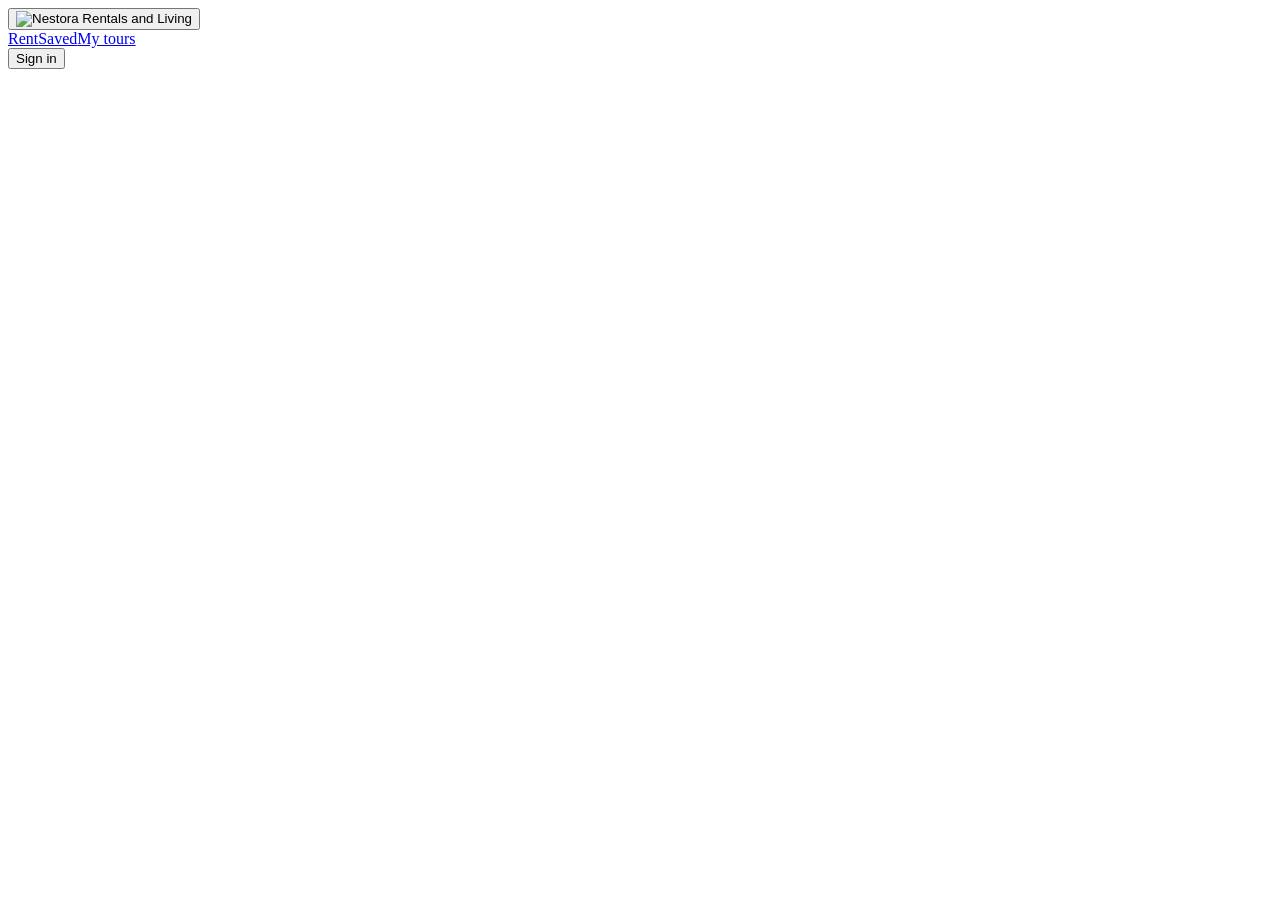
==== index.html @ 5b5ae3e3 "Add files via upload" ====
<!doctype html>
<html lang="en">
<head>
<meta charset="utf-8">
<meta name="viewport" content="width=device-width,initial-scale=1,viewport-fit=cover">
<title>Nestora</title>
<link rel="preconnect" href="https://fonts.googleapis.com">
<link rel="preconnect" href="https://fonts.gstatic.com" crossorigin>
<link rel="stylesheet" href="https://fonts.googleapis.com/css2?family=Plus+Jakarta+Sans:wght@400;500;600;700;800&display=swap">
<link rel="stylesheet" href="css/style.css">
<!-- To use Claude as the agent, set the address of your agent proxy here (see AGENT.md):
<script>window.NESTORA_AGENT_URL="http://localhost:8787/agent";</script> -->
</head>
<body>
<svg width="0" height="0" style="position:absolute" aria-hidden="true"><defs><g id="basemap"></g></defs></svg>
<header class="top"><div class="wrap">
  <button class="logo" id="logo" aria-label="Nestora home"><img src="assets/logo.png" alt="Nestora Rentals and Living"></button>
  <nav class="nav" aria-label="Main"><a href="#home">Rent</a><a href="#saved" data-saved>Saved</a><a href="#tours" data-tours>My tours</a></nav>
  <div class="spacer"></div>
  <button class="btn ghost sm" id="signin">Sign in</button>
</div></header>
<main class="wrap" id="app"></main>
<div id="layer"></div>
<button class="btn ghost sm tbtn" id="tbtn" aria-label="Open facilitator panel" hidden>Test mode</button>
<section id="tpanel" aria-label="Facilitator panel" hidden></section>
<script src="js/map-data.js"></script>
<script src="js/data.js"></script>
<script src="js/store.js"></script>
<script src="js/util.js"></script>
<script src="js/db.js"></script>
<script src="js/home.js"></script>
<script src="js/agent.js"></script>
<script src="js/property.js"></script>
<script src="js/booking.js"></script>
<script src="js/pages.js"></script>
<script src="js/test.js"></script>
<script src="js/intro.js"></script>
<script src="js/app.js"></script>
</body>
</html>
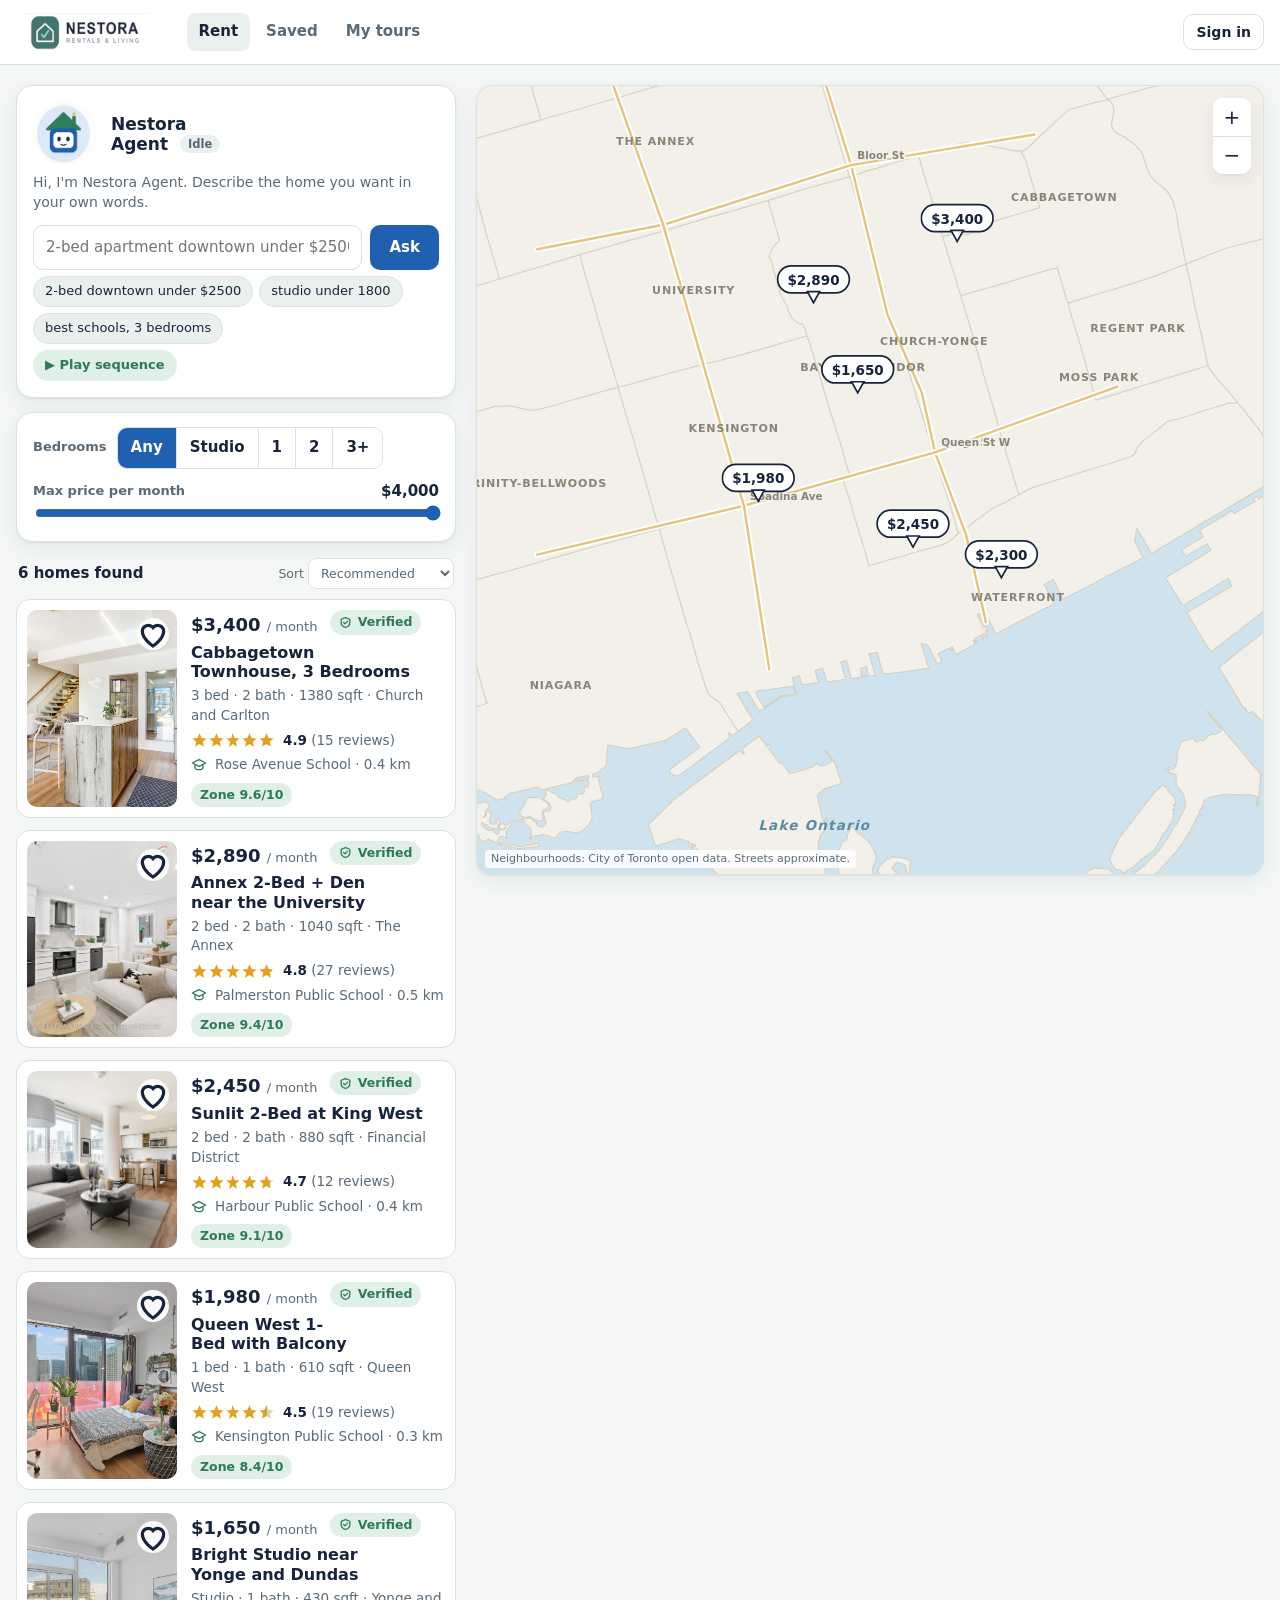
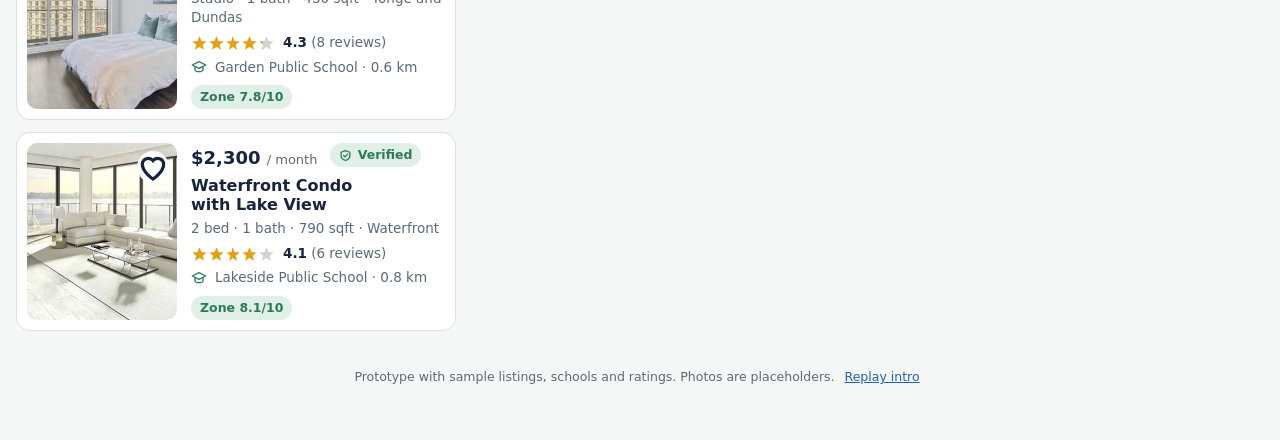
==== commit 48530bdb: "Update index.html" ====
--- a/index.html
+++ b/index.html
@@ -8,8 +8,7 @@
 <link rel="preconnect" href="https://fonts.gstatic.com" crossorigin>
 <link rel="stylesheet" href="https://fonts.googleapis.com/css2?family=Plus+Jakarta+Sans:wght@400;500;600;700;800&display=swap">
 <link rel="stylesheet" href="css/style.css">
-<!-- To use Claude as the agent, set the address of your agent proxy here (see AGENT.md):
-<script>window.NESTORA_AGENT_URL="http://localhost:8787/agent";</script> -->
+
 </head>
 <body>
 <svg width="0" height="0" style="position:absolute" aria-hidden="true"><defs><g id="basemap"></g></defs></svg>
--- a/css/style.css
+++ b/css/style.css
@@ -0,0 +1,475 @@
+/* ==========================================================================
+   Nestora - style.css
+   Next Door Neighbors Group-AP/ITEC 3230 A - Designing User Interfaces Fall 2026-2027
+   Order of this file:
+     1.  Colours and fonts (light and dark themes)
+     2.  Page basics (reset, body, headings, links, focus)
+     3.  Top bar and navigation
+     4.  Buttons
+     5.  Small parts (stars, chips, school line, labels, forms)
+     6.  Nestora Agent card (avatar, states, video, chat bits)
+     7.  Search page (filters, result cards, map)
+     8.  Property page
+     9.  Booking pages (steps, calendar, forms, confirmation)
+    10.  Saved homes and My Tours pages
+    11.  Pop-ups, toast messages, footer
+    12.  Test mode (facilitator panel)
+    13.  Photos
+    14.  Small screens (phones and tablets)
+   Rules that override earlier ones are kept after them on purpose.
+   ========================================================================== */
+
+
+/* ==========================================================================
+   1. COLOURS AND FONTS
+   Every colour is a variable, so light and dark themes only change values here.
+   ========================================================================== */
+
+/* Light theme (default) */
+:root{
+  --bg:#f4f7f6;                 /* page background */
+  --surface:#ffffff;            /* cards, panels, top bar */
+  --surface-2:#eaf0ee;          /* soft grey-green for hover and quiet areas */
+  --line:#d9e2de;               /* borders and dividers */
+  --text:#18243b;               /* main text (dark navy, from the logo) */
+  --muted:#5a6a77;              /* secondary text */
+  --brand:#2c7a58;              /* Nestora green */
+  --brand-soft:#e0f0e8;         /* light green background */
+  --action:#2060b0;             /* main button blue */
+  --action-hover:#184f94;       /* button blue when hovered */
+  --on-action:#ffffff;          /* text on blue buttons */
+  --star:#e3a21a;               /* filled star */
+  --star-off:#cdd6d2;           /* empty star */
+  --bad:#b83227;                /* error text and borders */
+  --bad-soft:#fdeceb;           /* error background */
+  --good:#2c7a58;               /* success (valid field tick) */
+  /* map colours */
+  --map-water:#cfe3ee; --map-land:#f2f0e9; --map-edge:#d6d0c0; --map-road:#e5c47e; --map-road-c:#ffffff; --map-ink:#8a8474; --map-lake:#5b8aa3;
+  --logo-bg:transparent;        /* white chip behind the logo (only needed in dark mode) */
+  --shadow:0 1px 2px rgba(20,36,59,.06),0 6px 20px rgba(20,36,59,.07);
+  --font:"Plus Jakarta Sans",system-ui,-apple-system,"Segoe UI",Roboto,sans-serif;
+}
+
+/* Dark theme when the device is set to dark mode (unless light was chosen) */
+@media (prefers-color-scheme:dark){:root:not([data-theme="light"]){
+  --bg:#0f1715; --surface:#17211e; --surface-2:#1f2c28; --line:#2c3b36;
+  --text:#e9f0ed; --muted:#9db0a8; --brand:#63c196; --brand-soft:#1d3329;
+  --action:#3f80d6; --action-hover:#5a93e0; --on-action:#ffffff;
+  --star:#f0b93a; --star-off:#41504a; --bad:#ff8a7e; --bad-soft:#3a1f1d; --good:#63c196;
+  --map-water:#1c3340; --map-land:#222b27; --map-edge:#33403a; --map-road:#6b5a33; --map-road-c:#2f3a35; --map-ink:#8c9a92; --map-lake:#6f9db5;
+  --logo-bg:#ffffff; --shadow:0 1px 2px rgba(0,0,0,.4),0 6px 20px rgba(0,0,0,.35); color-scheme:dark}}
+
+/* Dark theme when it is switched on by hand (data-theme="dark") - same values as above */
+:root[data-theme="dark"]{
+  --bg:#0f1715; --surface:#17211e; --surface-2:#1f2c28; --line:#2c3b36;
+  --text:#e9f0ed; --muted:#9db0a8; --brand:#63c196; --brand-soft:#1d3329;
+  --action:#3f80d6; --action-hover:#5a93e0; --on-action:#ffffff;
+  --star:#f0b93a; --star-off:#41504a; --bad:#ff8a7e; --bad-soft:#3a1f1d; --good:#63c196;
+  --map-water:#1c3340; --map-land:#222b27; --map-edge:#33403a; --map-road:#6b5a33; --map-road-c:#2f3a35; --map-ink:#8c9a92; --map-lake:#6f9db5;
+  --logo-bg:#ffffff; --shadow:0 1px 2px rgba(0,0,0,.4),0 6px 20px rgba(0,0,0,.35); color-scheme:dark}
+
+
+/* ==========================================================================
+   2. PAGE BASICS
+   ========================================================================== */
+
+*{box-sizing:border-box}                          /* padding and borders count inside the width */
+
+body{
+  margin:0;
+  background:var(--bg); color:var(--text);
+  font-family:var(--font); font-size:15px; line-height:1.45;
+  /* side gutters of at least 16px, wider on phones with notches */
+  padding-left:max(16px,env(safe-area-inset-left,0px));
+  padding-right:max(16px,env(safe-area-inset-right,0px));
+  padding-block:0 40px;
+}
+/* paints the strip under a phone's status bar so content does not show through */
+body::before{content:"";position:fixed;inset:0 0 auto;height:env(safe-area-inset-top,0px);z-index:60;background:var(--surface)}
+
+button,input,select,textarea{font:inherit;color:inherit}   /* form controls use the page font */
+a{color:var(--action)}
+h1,h2,h3{margin:0;line-height:1.2;text-wrap:balance}
+:focus-visible{outline:3px solid var(--action);outline-offset:2px;border-radius:6px}   /* visible keyboard focus */
+
+.wrap{max-width:1320px;margin:0 auto}             /* centres page content */
+.spacer{flex:1}                                   /* pushes items to the far side of a row */
+.center{text-align:center}
+.tiny{font-size:12.5px;color:var(--muted)}        /* small helper text */
+.col{display:flex;flex-direction:column;gap:3px}  /* simple vertical stack */
+
+
+/* ==========================================================================
+   3. TOP BAR AND NAVIGATION
+   ========================================================================== */
+
+.top{
+  position:sticky; top:env(safe-area-inset-top,0px); z-index:50;     /* stays at the top while scrolling */
+  margin:0 calc(-1 * max(16px,env(safe-area-inset-left,0px)));       /* stretch edge to edge, past the body gutter */
+  padding:0 max(16px,env(safe-area-inset-left,0px));
+  background:var(--surface); border-bottom:1px solid var(--line);
+}
+.top .wrap{display:flex;align-items:center;gap:18px;height:64px}
+
+.logo{display:block;background:var(--logo-bg);border-radius:10px;padding:2px 8px;border:0;cursor:pointer}
+.logo img{display:block;height:38px;width:auto}
+
+.nav{display:flex;gap:4px;margin-left:12px}
+.nav a{color:var(--muted);text-decoration:none;font-weight:600;padding:8px 12px;border-radius:8px}
+.nav a:hover{background:var(--surface-2);color:var(--text)}
+.nav a[aria-current="page"]{color:var(--text);background:var(--surface-2)}   /* the page you are on */
+.badge{display:inline-grid;place-items:center;min-width:18px;height:18px;padding:0 5px;border-radius:99px;background:var(--action);color:var(--on-action);font-size:11px;font-weight:800}   /* count next to Saved and My tours */
+
+
+/* ==========================================================================
+   4. BUTTONS
+   .btn is the main blue button; add .alt (outlined), .ghost (plain) or .sm (small)
+   ========================================================================== */
+
+.btn{display:inline-flex;align-items:center;justify-content:center;gap:8px;border:1.5px solid transparent;border-radius:10px;padding:11px 18px;font-weight:700;cursor:pointer;background:var(--action);color:var(--on-action);text-decoration:none;min-height:44px}
+.btn:hover{background:var(--action-hover)}
+.btn.alt{background:var(--surface);color:var(--action);border-color:var(--action)}
+.btn.alt:hover{background:var(--surface-2)}
+.btn.ghost{background:transparent;color:var(--text);border-color:var(--line)}
+.btn.ghost:hover{background:var(--surface-2)}
+.btn.sm{padding:7px 12px;min-height:36px;font-size:14px}
+.btn[disabled]{opacity:.5;cursor:not-allowed}
+
+.iconbtn{width:44px;height:44px;border-radius:10px;border:1px solid var(--line);background:var(--surface);cursor:pointer;display:grid;place-items:center}   /* square button with an icon, such as the pop-up close */
+.replay{background:none;border:0;color:var(--action);text-decoration:underline;cursor:pointer;font:inherit}               /* "Replay intro" text link */
+
+
+/* ==========================================================================
+   5. SMALL PARTS
+   ========================================================================== */
+
+/* Star rating: a row of 5 stars filled up to --p (set in the page, e.g. 94% for 4.7). */
+.stars{
+  --p:90%; display:inline-block; width:84px; height:16px; vertical-align:middle;
+  background:linear-gradient(90deg,var(--star) var(--p),var(--star-off) var(--p));   /* gold up to --p, grey after */
+  /* the star shape is cut out of the colour with a mask (webkit prefix for Safari) */
+  -webkit-mask:url("data:image/svg+xml,%3Csvg xmlns='http://www.w3.org/2000/svg' viewBox='0 0 24 24'%3E%3Cpath d='M12 2l3.1 6.9 7.4.7-5.6 5 1.7 7.4L12 18l-6.6 4 1.7-7.4-5.6-5 7.4-.7z'/%3E%3C/svg%3E") 0 0/16.8px 16px repeat-x;
+  mask:url("data:image/svg+xml,%3Csvg xmlns='http://www.w3.org/2000/svg' viewBox='0 0 24 24'%3E%3Cpath d='M12 2l3.1 6.9 7.4.7-5.6 5 1.7 7.4L12 18l-6.6 4 1.7-7.4-5.6-5 7.4-.7z'/%3E%3C/svg%3E") 0 0/16.8px 16px repeat-x;
+}
+.rate{display:flex;align-items:center;gap:8px;font-size:13.5px;color:var(--muted)}   /* stars + number of reviews */
+.rate b{color:var(--text)}
+
+/* Green pill label, such as "Verified" and "Zone 9.1/10" */
+.chip{display:inline-flex;align-items:center;gap:6px;font-size:12.5px;font-weight:700;padding:3px 9px;border-radius:99px;background:var(--brand-soft);color:var(--brand)}
+.chip svg{width:13px;height:13px}
+
+/* School line under each listing */
+.school{display:flex;align-items:center;gap:8px;font-size:13.5px;color:var(--muted);flex-wrap:wrap}
+.school svg{flex:none;color:var(--brand)}
+
+/* White rounded box used for most panels */
+.panel{background:var(--surface);border:1px solid var(--line);border-radius:16px;box-shadow:var(--shadow)}
+
+/* Text boxes */
+.field{width:100%;border:1.5px solid var(--line);background:var(--surface);border-radius:10px;padding:10px 12px;min-height:44px}
+.field:focus{outline:none;border-color:var(--action);box-shadow:0 0 0 3px color-mix(in srgb,var(--action) 25%,transparent)}
+.field.bad{border-color:var(--bad);background:var(--bad-soft)}      /* box with an error */
+label.lb{font-size:13px;font-weight:700;color:var(--muted)}
+input[type=range]{width:100%;accent-color:var(--action)}            /* price slider */
+
+.empty{padding:28px;text-align:center;color:var(--muted);border:1.5px dashed var(--line);border-radius:14px}   /* "no results yet" message */
+
+
+/* ==========================================================================
+   6. NESTORA AGENT CARD
+   ========================================================================== */
+
+/* Card layout: avatar | name | video, then text, form and chips across the full width */
+.agent{padding:16px;display:grid;grid-template-columns:64px 1fr 132px;gap:6px 14px;align-items:center}
+.agent h2{font-size:17px}
+.agent .say{font-size:14px;color:var(--muted)}                       /* what the agent is saying */
+.agent form{grid-column:1/-1;display:flex;gap:8px;margin-top:6px}    /* question box + Ask button */
+.avst{font-size:11.5px;font-weight:700;padding:2px 8px;border-radius:99px;background:var(--surface-2);color:var(--muted);vertical-align:2px;margin-left:6px}   /* state label: Idle, Listening... */
+
+.chips{grid-column:1/-1;display:flex;gap:6px;flex-wrap:wrap}        /* example questions */
+.chips button{border:1px solid var(--line);background:var(--surface-2);border-radius:99px;padding:5px 11px;font-size:13px;cursor:pointer;color:var(--text)}
+.chips button:hover{border-color:var(--action)}
+.chips .play{background:var(--brand-soft);color:var(--brand);border-color:transparent;font-weight:700}   /* "Play sequence" button */
+.reply{grid-column:1/-1;background:var(--surface-2);border-radius:12px;padding:10px 12px;font-size:14px}  /* agent's answer */
+
+/* Avatar: the image, a ring around it (::after) and a sparkle (::before) */
+.avatar{position:relative;width:64px;height:64px}
+.avatar img{width:64px;height:64px;display:block;border-radius:50%;transform-origin:50% 80%;animation:bob 4.5s ease-in-out infinite}   /* idle: floats gently */
+.avatar::after{content:"";position:absolute;inset:-4px;border-radius:50%;border:3px solid var(--brand);opacity:0;transform:scale(.9)}   /* ring, hidden until a state shows it */
+.avatar::before{content:"\2726";position:absolute;right:-6px;top:-6px;font-size:20px;color:var(--star);opacity:0;z-index:2}              /* sparkle, shown when happy */
+
+/* Avatar states (class is set by the script: st-idle, st-listening, st-thinking, st-speaking, st-happy) */
+.st-listening img{animation:tilt 1.8s ease-in-out infinite}                                      /* tilts while the person types */
+.st-listening::after{opacity:.8;transform:scale(1);border-color:var(--brand);animation:none}     /* steady green ring */
+.st-thinking img{animation:wob .8s ease-in-out infinite}                                         /* wobbles while searching */
+.st-thinking::after{animation:ring 1.1s ease-out infinite}                                        /* pulsing ring */
+.st-speaking img{animation:talk .36s ease-in-out infinite alternate}                              /* squishes while "talking" */
+.st-speaking::after{border-color:var(--action);animation:ring 1.4s ease-out infinite}             /* blue ring */
+.st-happy img{animation:hop .6s ease-out 2}                                                       /* hops twice */
+.st-happy::before{animation:spark 1.2s ease-out 2}                                                /* sparkle */
+.st-happy::after{border-color:var(--star);animation:ring 1.1s ease-out 2}                         /* gold ring */
+
+/* Animations used by the avatar */
+@keyframes bob{0%,100%{transform:translateY(0)}50%{transform:translateY(-3px)}}
+@keyframes ring{0%{opacity:.8;transform:scale(.9)}100%{opacity:0;transform:scale(1.25)}}
+@keyframes tilt{0%,100%{transform:rotate(-5deg)}50%{transform:rotate(5deg)}}
+@keyframes wob{0%,100%{transform:rotate(-8deg) translateY(0)}50%{transform:rotate(8deg) translateY(-3px)}}
+@keyframes talk{from{transform:scale(1,1)}to{transform:scale(1.04,.95)}}
+@keyframes hop{0%{transform:translateY(0)}40%{transform:translateY(-12px) scale(1.05)}100%{transform:translateY(0)}}
+@keyframes spark{0%{opacity:0;transform:translate(0,6px) scale(.5)}40%{opacity:1}100%{opacity:0;transform:translate(6px,-10px) scale(1.2)}}
+
+/* Nesti welcome video in the card's top-right corner */
+.nv{position:relative;width:132px;aspect-ratio:16/9;border-radius:10px;overflow:hidden;background:#cfe6df;border:1.5px solid var(--line)}
+.nv[hidden]{display:none}                                      /* hidden if the video cannot play */
+.nv video{display:block;width:100%;height:100%;object-fit:cover}
+.nvp{position:absolute;inset:0;display:grid;place-items:center;border:0;background:rgba(10,30,24,.28);color:#fff;font-size:20px;cursor:pointer}   /* play button over the video */
+.nv.on .nvp{display:none}                                      /* hide it while the video plays */
+.nvs{position:absolute;right:4px;bottom:4px;width:22px;height:22px;padding:0;border:0;border-radius:50%;background:rgba(255,255,255,.92);color:#18243b;cursor:pointer;display:none;place-items:center}   /* small sound button */
+.nv.on .nvs{display:grid}                                      /* show it only while the video plays */
+
+/* People who prefer less motion: turn the avatar animation off (keep the sparkle visible when happy) */
+@media (prefers-reduced-motion:reduce){
+  .avatar img,.avatar::before,.avatar::after{animation:none!important}
+  .st-happy::before{opacity:1}
+}
+
+
+/* ==========================================================================
+   7. SEARCH PAGE
+   ========================================================================== */
+
+/* Two columns: results on the left, map on the right */
+.home{display:grid;grid-template-columns:minmax(0,440px) minmax(0,1fr);gap:20px;padding-top:20px;align-items:start}
+
+/* Filters panel */
+.filters{padding:14px 16px;margin-top:14px;display:grid;gap:12px}
+.frow{display:flex;gap:10px;flex-wrap:wrap;align-items:center}
+.seg{display:inline-flex;border:1.5px solid var(--line);border-radius:10px;overflow:hidden}     /* Studio / 1 / 2 / 3+ buttons */
+.seg button{border:0;background:var(--surface);padding:8px 13px;cursor:pointer;font-weight:600;min-height:40px}
+.seg button+button{border-left:1.5px solid var(--line)}
+.seg button[aria-pressed="true"]{background:var(--action);color:var(--on-action)}                 /* chosen option */
+
+/* "6 homes found" row with the sort menu */
+.resbar{display:flex;align-items:center;justify-content:space-between;margin:16px 2px 10px}
+.resbar select{border:1.5px solid var(--line);background:var(--surface);border-radius:8px;padding:6px 8px}
+
+/* Result cards */
+.cards{display:grid;gap:12px}
+.card{display:grid;grid-template-columns:150px 1fr;gap:14px;padding:10px;background:var(--surface);border:1.5px solid var(--line);border-radius:14px;cursor:pointer;text-align:left;width:100%;transition:border-color .15s,box-shadow .15s}
+.card:hover,.card.on{border-color:var(--action);box-shadow:var(--shadow)}      /* hovered or picked on the map */
+.card .ph{border-radius:10px;overflow:hidden;position:relative;min-height:128px}   /* picture box */
+.card .ph svg{position:absolute;inset:0;width:100%;height:100%}
+.card h3{font-size:16px}
+.card .col{display:flex;flex-direction:column;gap:5px;min-width:0}
+.price{font-weight:800;font-size:18px}
+.price small{font-weight:500;color:var(--muted);font-size:13px}
+.facts{font-size:13.5px;color:var(--muted)}                                     /* beds, baths, size, area */
+.heart{position:absolute;top:8px;right:8px;width:32px;height:32px;border-radius:50%;border:0;background:rgba(255,255,255,.92);display:grid;place-items:center;cursor:pointer;color:#18243b}   /* save button on a card */
+.heart[aria-pressed="true"]{color:#d0342c}                                      /* saved = red */
+.heart svg{fill:none;stroke:currentColor;stroke-width:2.4}                      /* outline heart... */
+.heart[aria-pressed="true"] svg{fill:currentColor}                              /* ...filled when saved */
+
+/* Map: sticks to the screen while the list scrolls */
+.mapbox{position:sticky;top:calc(84px + env(safe-area-inset-top,0px));height:calc(100vh - 110px);min-height:480px;border-radius:16px;overflow:hidden;border:1px solid var(--line);box-shadow:var(--shadow);background:var(--map-water)}
+.mapbox>svg{width:100%;height:100%;display:block}
+.m-water{fill:var(--map-water)}
+.m-land{fill:var(--map-land);stroke:var(--map-edge);stroke-width:.9;stroke-linejoin:round;fill-rule:evenodd}   /* neighbourhoods */
+.m-road-c{fill:none;stroke:var(--map-road-c);stroke-width:5;stroke-linecap:round;stroke-linejoin:round}      /* road outline */
+.m-road{fill:none;stroke:var(--map-road);stroke-width:2;stroke-linecap:round;stroke-linejoin:round}          /* road centre line */
+.m-lbl{font:600 9px var(--font);letter-spacing:.7px;fill:var(--map-ink);text-anchor:middle}                  /* neighbourhood names */
+.m-st{font:600 8.5px var(--font);fill:var(--map-ink);paint-order:stroke;stroke:var(--map-land);stroke-width:2.6}   /* street names */
+.m-lake{font:italic 600 11px var(--font);fill:var(--map-lake);letter-spacing:1px}                            /* "Lake Ontario" */
+
+/* Price pins on the map */
+.pin{cursor:pointer}
+.pin rect{fill:var(--surface);stroke:var(--text);stroke-width:1.4}
+.pin text{font:800 11px var(--font);fill:var(--text);text-anchor:middle}
+.pin .tail{fill:var(--surface);stroke:var(--text);stroke-width:1.4}                  /* small point under the pin */
+.pin.on rect,.pin:hover rect{fill:var(--action);stroke:var(--action)}                /* picked or hovered pin turns blue */
+.pin.on text,.pin:hover text{fill:var(--on-action)}
+.pin.on .tail,.pin:hover .tail{fill:var(--action);stroke:var(--action)}
+
+.mapctl{position:absolute;right:12px;top:12px;display:flex;flex-direction:column;border-radius:10px;overflow:hidden;box-shadow:var(--shadow);background:var(--surface)}   /* zoom + and - */
+.mapctl button{width:38px;height:38px;border:0;background:var(--surface);font-size:20px;cursor:pointer}
+.mapctl button+button{border-top:1px solid var(--line)}
+.attr{position:absolute;left:8px;bottom:6px;font-size:11px;background:color-mix(in srgb,var(--surface) 85%,transparent);padding:1px 6px;border-radius:4px;color:var(--muted)}   /* map credit */
+
+/* Small card that opens when a pin is clicked */
+.pop{position:absolute;left:12px;right:12px;bottom:34px;display:grid;grid-template-columns:96px 1fr auto;gap:12px;padding:10px;align-items:center;max-width:460px}
+.pop .ph{height:72px;border-radius:8px;overflow:hidden;position:relative}
+.pop .ph svg{position:absolute;inset:0;width:100%;height:100%}
+
+
+/* ==========================================================================
+   8. PROPERTY PAGE
+   ========================================================================== */
+
+.page{padding-top:20px}                                                  /* used by property, booking, saved and tours pages */
+.crumb{display:flex;align-items:center;gap:10px;margin-bottom:14px}      /* "Back to results" row */
+.two{display:grid;grid-template-columns:minmax(0,1fr) 360px;gap:24px;align-items:start}   /* main column + side card */
+.sticky{position:sticky;top:calc(84px + env(safe-area-inset-top,0px))}   /* side card stays in view */
+.side{padding:18px;display:grid;gap:12px}                                /* price, tour and contact buttons */
+
+/* Photo gallery: one large photo and two small ones */
+.gal{display:grid;grid-template-columns:2fr 1fr;grid-template-rows:1fr 1fr;gap:8px;height:380px;border-radius:16px;overflow:hidden}
+.gal>div{position:relative;overflow:hidden}
+.gal>div:first-child{grid-row:1/3}                                       /* large photo spans both rows */
+.gal svg{position:absolute;inset:0;width:100%;height:100%}
+
+.sec{margin-top:26px}                                                    /* a section of the page */
+.sec h2{font-size:20px;margin-bottom:12px}
+.kd{display:grid;grid-template-columns:repeat(auto-fit,minmax(130px,1fr));gap:10px}   /* key details boxes */
+.kd div{background:var(--surface);border:1px solid var(--line);border-radius:12px;padding:12px}
+.kd b{display:block;font-size:20px}
+.kd span{font-size:13px;color:var(--muted)}
+.am{display:flex;flex-wrap:wrap;gap:8px}                                 /* amenities */
+.am span{background:var(--surface);border:1px solid var(--line);padding:6px 12px;border-radius:99px;font-size:14px}
+
+/* School locator: mini map on the left, school list on the right */
+.sl{display:grid;grid-template-columns:minmax(0,1.1fr) minmax(0,1fr);gap:16px}
+.sl .mini{border-radius:12px;overflow:hidden;border:1px solid var(--line);aspect-ratio:4/3}
+.sl .mini svg{width:100%;height:100%;display:block}
+.spin circle{fill:#d98b2b;stroke:#fff;stroke-width:2}                                                         /* school marker */
+.spin text{font:700 9px var(--font);fill:var(--text);paint-order:stroke;stroke:var(--map-land);stroke-width:2.4}   /* its number */
+.srow{display:grid;grid-template-columns:1fr auto;gap:2px 10px;padding:10px 0;border-bottom:1px solid var(--line)}
+.srow:last-child{border:0}
+.score{font-weight:800;color:var(--brand)}
+.zone{display:flex;align-items:center;justify-content:space-between;gap:10px;background:var(--brand-soft);color:var(--brand);border-radius:12px;padding:10px 14px;font-weight:700;margin-bottom:8px}   /* school zone score bar */
+
+.rev{background:var(--surface);border:1px solid var(--line);border-radius:12px;padding:14px;margin-bottom:10px}   /* one review */
+
+
+/* ==========================================================================
+   9. BOOKING PAGES
+   ========================================================================== */
+
+/* Progress steps across the top: 1 Select Date, 2 Confirm Details, 3 Confirmation */
+.steps{display:grid;grid-template-columns:repeat(3,1fr);gap:8px;margin-bottom:18px}
+.steps div{padding:10px 12px;border-radius:12px;background:var(--surface-2);border:1.5px solid transparent;font-weight:600;color:var(--muted);display:flex;gap:10px;align-items:center}
+.steps i{font-style:normal;width:26px;height:26px;border-radius:50%;display:grid;place-items:center;background:var(--surface);border:1.5px solid var(--line);font-size:13px;flex:none}   /* step number circle */
+.steps .cur{border-color:var(--action);background:var(--surface);color:var(--text)}                         /* current step */
+.steps .cur i{background:var(--action);color:var(--on-action);border-color:var(--action)}
+.steps .done{color:var(--text)}                                                                              /* finished step */
+.steps .done i{background:var(--brand);color:#fff;border-color:var(--brand)}
+
+.form{padding:22px;display:grid;gap:16px}
+.form h2{font-size:22px}
+
+/* Calendar */
+.cal{border:1.5px solid var(--line);border-radius:14px;padding:12px}
+.calh{display:flex;justify-content:space-between;align-items:center;margin-bottom:8px;font-weight:700}   /* month name and arrows */
+.grid7{display:grid;grid-template-columns:repeat(7,1fr);gap:4px;text-align:center}                          /* 7 days a week */
+.grid7 .dow{font-size:12px;color:var(--muted);font-weight:700;padding:4px 0}                                 /* Su Mo Tu... */
+.day{height:44px;border:0;border-radius:10px;background:var(--surface-2);cursor:pointer;font-weight:600;min-height:40px}
+.day:hover:not([disabled]){outline:2px solid var(--action)}
+.day[disabled]{background:transparent;color:var(--muted);opacity:.4;cursor:not-allowed}                      /* past days and Sundays */
+.day[aria-pressed="true"]{background:var(--action);color:var(--on-action)}                                   /* chosen day */
+
+/* Time slots */
+.slots{display:flex;gap:8px;flex-wrap:wrap}
+.slot{border:1.5px solid var(--line);background:var(--surface);border-radius:10px;padding:9px 14px;font-weight:600;cursor:pointer;min-height:40px}
+.slot[aria-pressed="true"]{border-color:var(--action);background:var(--action);color:var(--on-action)}
+.slot[disabled]{opacity:.4;text-decoration:line-through;cursor:not-allowed}                                  /* taken time */
+
+/* Form fields with checking */
+.ff{display:grid;gap:5px}                                           /* label + box + message */
+.ff label{font-size:14px;font-weight:700}
+.msg{font-size:13px;color:var(--bad);display:flex;gap:6px;align-items:center;min-height:0}   /* error message under a field */
+.tick{position:relative}
+.tick .ok{position:absolute;right:12px;top:12px;color:var(--good);display:none}              /* green tick, hidden until valid */
+.tick.valid .ok{display:block}
+.tick.valid .field{border-color:var(--good)}
+.row2{display:grid;grid-template-columns:1fr 1fr;gap:14px}                                     /* two fields side by side */
+
+/* Summary and confirmation */
+.sum{display:grid;grid-template-columns:96px 1fr;gap:12px;align-items:center}                 /* property summary in the side card */
+.sum .ph{height:72px;border-radius:10px;overflow:hidden;position:relative}
+.sum .ph svg{position:absolute;inset:0;width:100%;height:100%}
+.when{border:1.5px dashed var(--line);border-radius:12px;padding:12px 14px;display:flex;justify-content:space-between;gap:10px;align-items:center}   /* date and time box */
+.actions{display:flex;gap:10px;flex-wrap:wrap}                                                 /* row of buttons */
+.actions .grow{flex:1}
+.okbig{width:84px;height:84px;border-radius:50%;background:var(--brand-soft);display:grid;place-items:center;margin:0 auto;color:var(--brand)}   /* big green tick */
+.next{display:grid;gap:10px}                                                                   /* "What happens next" list */
+.next div{display:flex;gap:12px;align-items:flex-start}
+.next i{font-style:normal;flex:none;width:26px;height:26px;border-radius:50%;background:var(--action);color:var(--on-action);display:grid;place-items:center;font-size:13px;font-weight:700}
+
+
+/* ==========================================================================
+   10. SAVED HOMES AND MY TOURS
+   ========================================================================== */
+
+.grid2{grid-template-columns:repeat(auto-fill,minmax(min(100%,420px),1fr))}   /* saved cards in as many columns as fit */
+.tlist{display:grid;gap:12px}
+.trow{display:grid;grid-template-columns:120px 1fr auto;gap:14px;padding:12px;align-items:center}   /* one tour */
+.trow .ph{height:88px;border-radius:10px;overflow:hidden;position:relative}
+.trow .ph svg{position:absolute;inset:0;width:100%;height:100%}
+.trow.off{opacity:.65}                                           /* cancelled tour */
+.st-cancelled{background:var(--bad-soft);color:var(--bad)}       /* status chips (come after .chip so they win) */
+.st-rescheduled{background:var(--surface-2);color:var(--text)}
+
+
+/* ==========================================================================
+   11. POP-UPS, TOAST MESSAGES, FOOTER
+   ========================================================================== */
+
+.scrim{position:fixed;inset:0;background:rgba(10,18,16,.55);display:grid;place-items:center;padding:16px;z-index:80;overflow:auto}   /* dark layer behind a pop-up */
+.modal{width:100%;max-width:460px;padding:22px;display:grid;gap:14px;background:var(--surface);border-radius:16px;box-shadow:0 20px 60px rgba(0,0,0,.35)}
+.mh{display:flex;justify-content:space-between;align-items:center}   /* pop-up title and close button */
+.mh h2{font-size:22px}
+.who{display:flex;gap:12px;align-items:center;padding-bottom:12px;border-bottom:1px solid var(--line)}   /* landlord name row */
+.who .ava{width:44px;height:44px;border-radius:50%;background:var(--brand-soft);color:var(--brand);display:grid;place-items:center;font-weight:800}   /* landlord initials */
+
+.toast{position:fixed;left:50%;bottom:max(20px,env(safe-area-inset-bottom,0px));transform:translateX(-50%);background:var(--text);color:var(--bg);padding:10px 16px;border-radius:10px;z-index:90;font-weight:600;box-shadow:var(--shadow)}   /* short message at the bottom */
+
+.foot{margin-top:36px;font-size:12.5px;color:var(--muted);text-align:center}
+
+
+/* ==========================================================================
+   12. TEST MODE (facilitator panel; the button is hidden from testers)
+   ========================================================================== */
+
+.tbtn{position:fixed;left:max(12px,env(safe-area-inset-left,0px));bottom:max(12px,env(safe-area-inset-bottom,0px));z-index:70;opacity:.75}
+.tbtn[hidden]{display:none}                                      /* hidden until the facilitator shows it */
+#tpanel{position:fixed;left:max(12px,env(safe-area-inset-left,0px));bottom:max(56px,calc(env(safe-area-inset-bottom,0px) + 52px));z-index:70;width:min(440px,calc(100vw - 24px));max-height:70vh;overflow:auto;background:var(--surface);border:1px solid var(--line);border-radius:14px;box-shadow:var(--shadow);padding:16px;display:grid;gap:10px}
+#tpanel[hidden]{display:none}
+.tl{margin:0;padding:0;list-style:none;display:grid;gap:10px}     /* task list */
+.tt{display:grid;gap:6px;padding:10px;border:1px solid var(--line);border-radius:10px}   /* one task */
+
+
+/* ==========================================================================
+   13. PHOTOS
+   Real photos fill their box like the drawn pictures do.
+   ========================================================================== */
+
+.ph img,.gal img{position:absolute;inset:0;width:100%;height:100%;object-fit:cover;display:block}
+
+
+/* ==========================================================================
+   14. SMALL SCREENS
+   Kept last so these rules override the ones above.
+   ========================================================================== */
+
+/* Tablets and narrow windows */
+@media (max-width:1000px){
+  .home{grid-template-columns:minmax(0,1fr)}                     /* one column: map first, then list */
+  .mapbox{position:relative;top:0;height:380px;min-height:0;order:-1}
+  .two{grid-template-columns:minmax(0,1fr)}                      /* side card goes under the main column */
+  .sticky{position:static}
+  .nav{display:none}                                             /* hide the top links */
+}
+
+/* Phones */
+@media (max-width:620px){
+  .card{grid-template-columns:1fr}.card .ph{height:150px}        /* picture above the text */
+  .gal{height:240px;grid-template-columns:1fr;grid-template-rows:1fr}.gal>div:not(:first-child){display:none}.gal>div:first-child{grid-row:auto}   /* only the large photo */
+  .sl,.row2{grid-template-columns:1fr}
+  .steps div span{display:none}                                  /* step numbers only, no names */
+  .pop{grid-template-columns:72px 1fr}.pop .btn{grid-column:1/-1}
+  .trow{grid-template-columns:1fr}.trow .col{align-items:flex-start!important}
+}
+
+/* Very small phones: the video moves under the avatar */
+@media (max-width:420px){
+  .agent{grid-template-columns:64px 1fr}
+  .nv{grid-column:1/-1;width:100%}
+}
